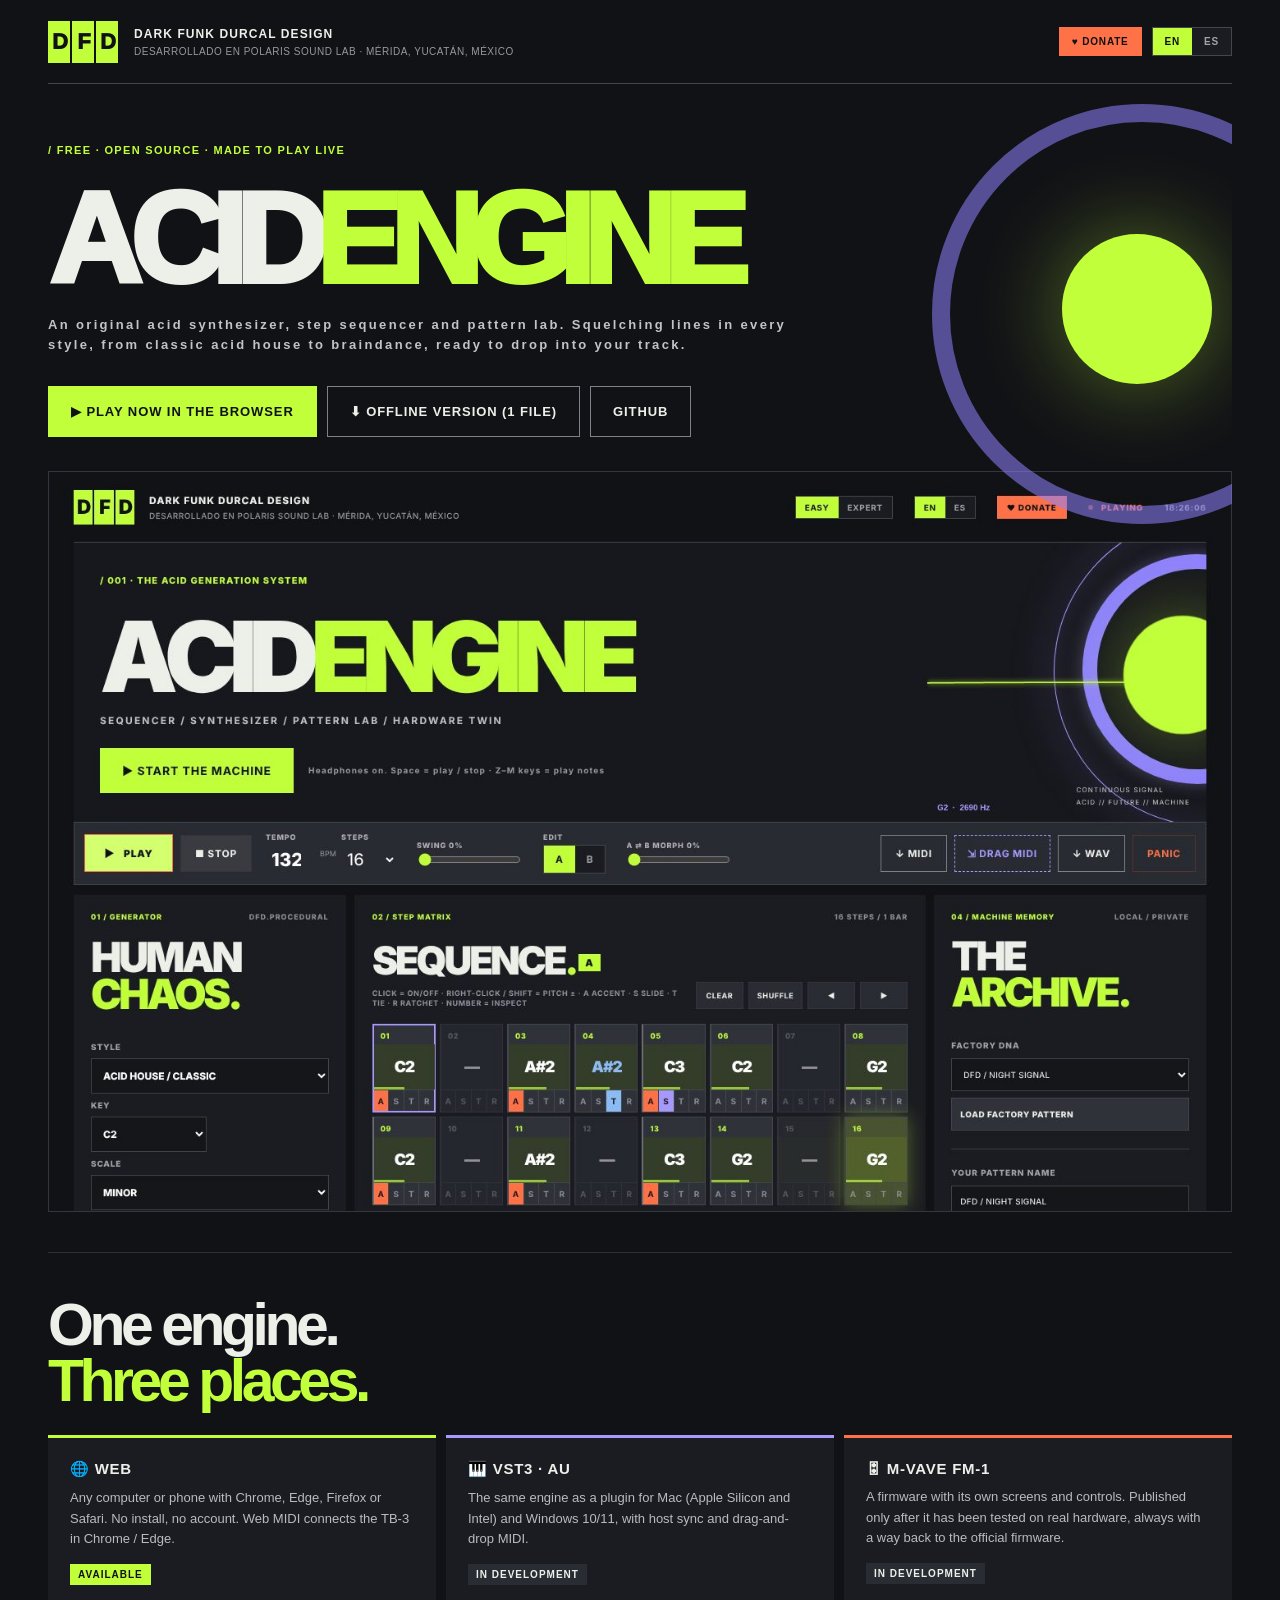
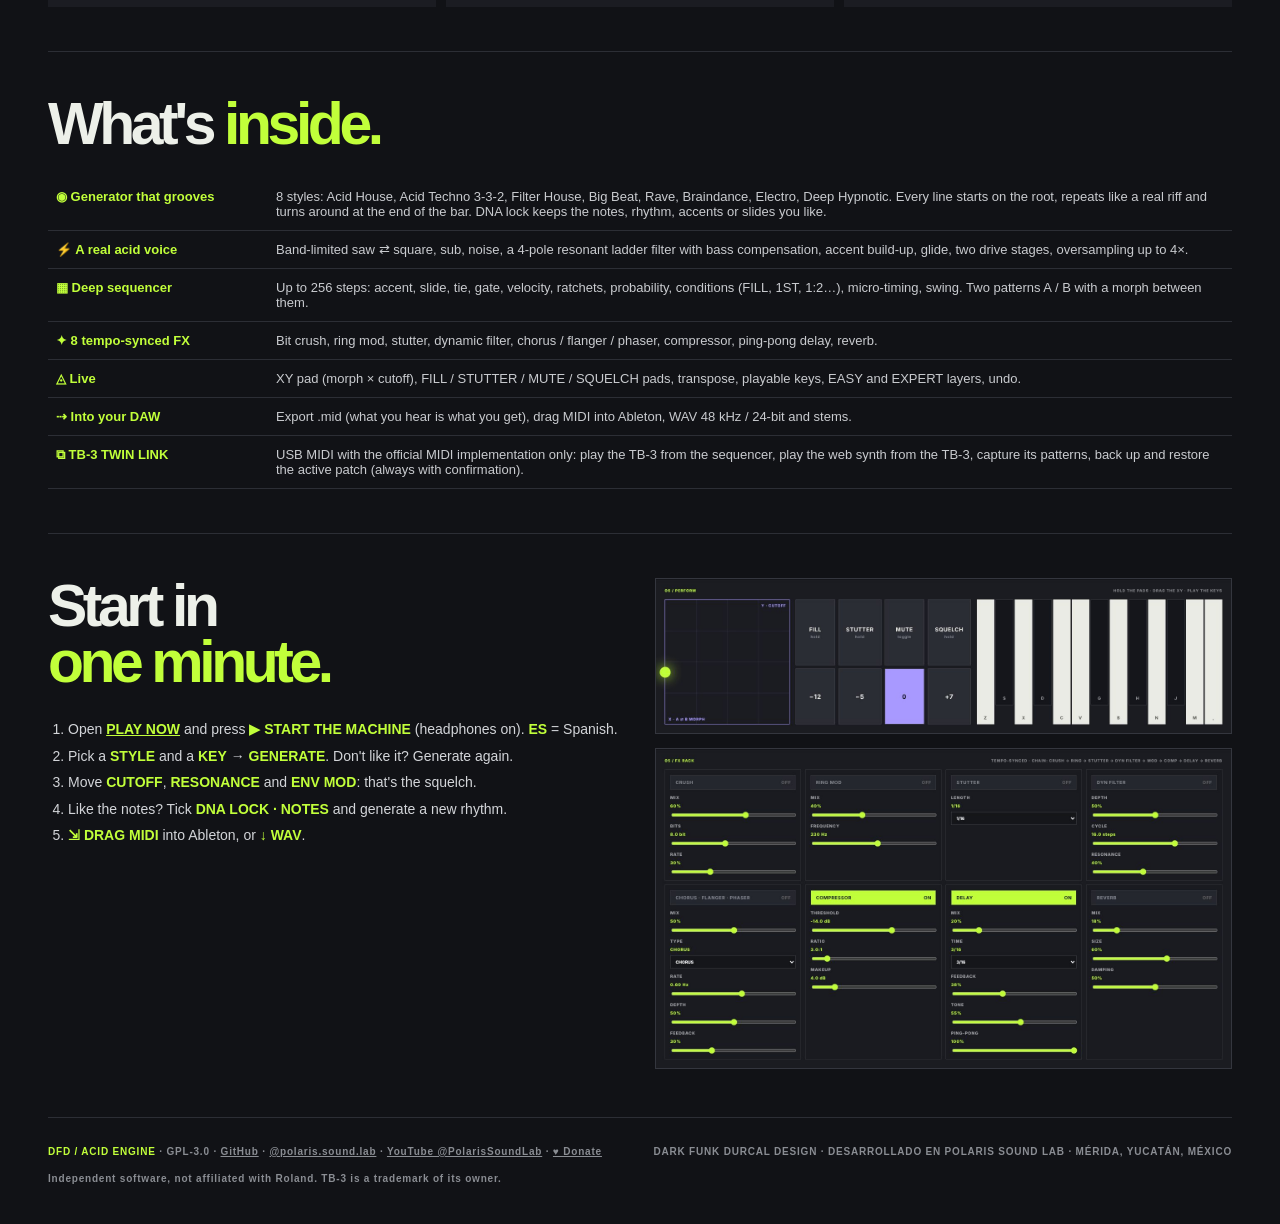
==== index.html @ 6c922f08 "DFD ACID ENGINE 1.0.0 web: shared C++ engine in WebAssembly, musical generator, FX rack, perform, TB" ====
<!doctype html><html lang="en"><head><meta charset="utf-8"><meta name="viewport" content="width=device-width,initial-scale=1"><meta name="theme-color" content="#111216">
<title>DFD / ACID ENGINE · Free acid synth, sequencer and pattern lab</title>
<meta name="description" content="Free, open source acid synthesizer and sequencer: in the browser, as a VST3 / AU plugin, and for the M-VAVE FM-1. Dark Funk Durcal Design · Polaris Sound Lab, Mérida.">
<link rel="icon" href="data:image/svg+xml,%3Csvg xmlns='http://www.w3.org/2000/svg' viewBox='0 0 32 32'%3E%3Crect width='32' height='32' fill='%23111216'/%3E%3Crect x='3' y='9' width='26' height='14' fill='%23c1ff3a'/%3E%3Ctext x='16' y='20' font-family='Helvetica' font-weight='900' font-size='10' text-anchor='middle' fill='%23111216'%3EDFD%3C/text%3E%3C/svg%3E">
<style>
:root{--ink:#111216;--carbon:#1b1c22;--line:#34363e;--copy:#edf0e9;--muted:#96999c;--acid:#c1ff3a;--orange:#ff7147;--violet:#a799ff;--blue:#8cbcf5;--helv:'Helvetica Neue',Helvetica,Arial,sans-serif}
*{box-sizing:border-box}body{margin:0;background:var(--ink);color:var(--copy);font-family:var(--helv);-webkit-font-smoothing:antialiased}a{color:inherit}
.site{max-width:1240px;margin:auto;padding:0 28px}
.mast{display:flex;justify-content:space-between;align-items:center;gap:16px;min-height:84px;border-bottom:1px solid #43444c;flex-wrap:wrap}
.identity{display:flex;align-items:center;gap:14px}.mark{display:grid;grid-template-columns:repeat(3,1fr);width:72px;font-weight:950;font-size:22px;letter-spacing:-.09em}.mark span{background:var(--acid);color:var(--ink);padding:8px 4px;text-align:center;border-right:2px solid var(--ink)}
.id{font-size:12px;font-weight:850;letter-spacing:.09em}.id small{display:block;margin-top:5px;font-weight:500;font-size:10px;color:var(--muted);letter-spacing:.05em}
.right{display:flex;gap:10px;align-items:center}.seg{display:inline-flex;border:1px solid #44464c}.seg button{border:0;background:#1b1c22;color:#a2a3aa;padding:8px 12px;font:800 10px var(--helv);letter-spacing:.08em;cursor:pointer}.seg button.on{background:var(--acid);color:var(--ink)}
.donate{background:var(--orange);color:var(--ink);text-decoration:none;padding:9px 13px;font-weight:850;font-size:10px;letter-spacing:.08em}
.hero{padding:56px 0 40px;border-bottom:1px solid #2c2e35;position:relative;overflow:hidden}
.eyebrow{color:var(--acid);font-size:11px;font-weight:800;letter-spacing:.12em}
h1{font-size:clamp(58px,10vw,150px);letter-spacing:-.09em;font-weight:920;line-height:.88;margin:26px 0 18px}h1 span{color:var(--acid)}
.tag{font-size:13px;letter-spacing:.18em;font-weight:720;color:#c2c3c7;max-width:760px;line-height:1.6}
.ctas{display:flex;flex-wrap:wrap;gap:10px;margin-top:30px}.btn{display:inline-block;text-decoration:none;padding:17px 22px;font-weight:850;font-size:13px;letter-spacing:.07em;border:1px solid #7d8289}
.btn.main{background:var(--acid);color:var(--ink);border-color:var(--acid)}.btn:hover{border-color:var(--acid);color:var(--acid)}.btn.main:hover{color:var(--ink);background:#d4ff6e}
.orb{position:absolute;right:-120px;top:20px;width:420px;height:420px;border-radius:50%;border:18px solid #8f82fe;opacity:.55;pointer-events:none}.orb2{position:absolute;right:20px;top:150px;width:150px;height:150px;border-radius:50%;background:var(--acid);box-shadow:0 0 90px #c1ff3a66;pointer-events:none}
.shot{display:block;width:100%;border:1px solid #34363e;margin:34px 0 0}
section{padding:44px 0;border-bottom:1px solid #2c2e35}h2{font-size:clamp(34px,4.6vw,62px);letter-spacing:-.075em;font-weight:900;line-height:.95;margin:0 0 26px}h2 em{font-style:normal;color:var(--acid)}
.grid{display:grid;grid-template-columns:repeat(3,minmax(0,1fr));gap:10px}.card{background:var(--carbon);padding:22px;border-top:3px solid var(--acid)}.card.v{border-color:var(--violet)}.card.o{border-color:var(--orange)}
.card h3{margin:0 0 10px;font-size:15px;letter-spacing:.05em}.card p{margin:0;color:#b9bbc0;font-size:13px;line-height:1.6}.status{display:inline-block;margin-top:14px;font-size:10px;font-weight:850;letter-spacing:.1em;padding:5px 8px;background:#2a2c33}.status.ok{background:var(--acid);color:var(--ink)}
ol{margin:0;padding-left:20px;line-height:1.9;color:#d3d5d9;font-size:14px}ol b{color:var(--acid)}
.two{display:grid;grid-template-columns:1fr 1fr;gap:30px;align-items:start}.two img{width:100%;border:1px solid #34363e}
table{width:100%;border-collapse:collapse;font-size:13px}td{padding:11px 8px;border-bottom:1px solid #2c2e35;vertical-align:top;color:#c9cbcf}td:first-child{color:var(--acid);font-weight:800;white-space:nowrap;width:220px}
footer{display:flex;justify-content:space-between;gap:16px;flex-wrap:wrap;padding:28px 0 40px;font-size:10px;font-weight:760;letter-spacing:.08em;color:#8a8d93}footer b{color:var(--acid)}
@media(max-width:860px){.grid,.two{grid-template-columns:1fr}.orb,.orb2{display:none}td:first-child{width:auto;white-space:normal}}
</style></head><body><div class="site">
<header class="mast"><div class="identity"><div class="mark"><span>D</span><span>F</span><span>D</span></div><div class="id">DARK FUNK DURCAL DESIGN<small>DESARROLLADO EN POLARIS SOUND LAB · MÉRIDA, YUCATÁN, MÉXICO</small></div></div>
<div class="right"><a class="donate" href="https://www.paypal.com/donate/?business=drophlex%40gmail.com&amp;currency_code=MXN" target="_blank" rel="noopener" data-en="♥ DONATE" data-es="♥ DONAR">♥ DONATE</a><div class="seg"><button id="en" class="on">EN</button><button id="es">ES</button></div></div></header>

<div class="hero"><div class="orb"></div><div class="orb2"></div>
<span class="eyebrow" data-en="/ FREE · OPEN SOURCE · MADE TO PLAY LIVE" data-es="/ GRATIS · CÓDIGO ABIERTO · HECHO PARA TOCAR EN VIVO">/ FREE · OPEN SOURCE · MADE TO PLAY LIVE</span>
<h1>ACID<span>ENGINE</span></h1>
<p class="tag" data-en="An original acid synthesizer, step sequencer and pattern lab. Squelching lines in every style, from classic acid house to braindance, ready to drop into your track." data-es="Un sintetizador acid original, secuenciador por pasos y laboratorio de patrones. Líneas ácidas en todos los estilos, del acid house clásico al braindance, listas para tu track.">An original acid synthesizer, step sequencer and pattern lab. Squelching lines in every style, from classic acid house to braindance, ready to drop into your track.</p>
<div class="ctas"><a class="btn main" href="web/" data-en="▶ PLAY NOW IN THE BROWSER" data-es="▶ TOCAR AHORA EN EL NAVEGADOR">▶ PLAY NOW IN THE BROWSER</a><a class="btn" href="DFD_ACID_ENGINE_OFFLINE.html" download data-en="⬇ OFFLINE VERSION (1 FILE)" data-es="⬇ VERSIÓN SIN INTERNET (1 ARCHIVO)">⬇ OFFLINE VERSION (1 FILE)</a><a class="btn" href="https://github.com/drophlex/DFD-ACID-ENGINE">GITHUB</a></div>
<a href="web/"><img class="shot" src="docs/images/w_web_easy.jpg" alt="DFD ACID ENGINE in the browser"></a></div>

<section><h2 data-en="One engine.<br><em>Three places.</em>" data-es="Un motor.<br><em>Tres lugares.</em>">One engine.<br><em>Three places.</em></h2>
<div class="grid">
<div class="card"><h3 data-en="🌐 WEB" data-es="🌐 WEB">🌐 WEB</h3><p data-en="Any computer or phone with Chrome, Edge, Firefox or Safari. No install, no account. Web MIDI connects the TB-3 in Chrome / Edge." data-es="Cualquier computadora o teléfono con Chrome, Edge, Firefox o Safari. Sin instalar, sin cuenta. Web MIDI conecta la TB-3 en Chrome / Edge.">Any computer or phone with Chrome, Edge, Firefox or Safari. No install, no account. Web MIDI connects the TB-3 in Chrome / Edge.</p><span class="status ok" data-en="AVAILABLE" data-es="DISPONIBLE">AVAILABLE</span></div>
<div class="card v"><h3>🎹 VST3 · AU</h3><p data-en="The same engine as a plugin for Mac (Apple Silicon and Intel) and Windows 10/11, with host sync and drag-and-drop MIDI." data-es="El mismo motor como plugin para Mac (Apple Silicon e Intel) y Windows 10/11, con sincronía al DAW y MIDI de arrastrar y soltar.">The same engine as a plugin for Mac (Apple Silicon and Intel) and Windows 10/11, with host sync and drag-and-drop MIDI.</p><span class="status" data-en="IN DEVELOPMENT" data-es="EN DESARROLLO">IN DEVELOPMENT</span></div>
<div class="card o"><h3>🎛 M-VAVE FM-1</h3><p data-en="A firmware with its own screens and controls. Published only after it has been tested on real hardware, always with a way back to the official firmware." data-es="Un firmware con pantallas y controles propios. Se publica solo después de probarlo en hardware real, siempre con regreso al firmware oficial.">A firmware with its own screens and controls. Published only after it has been tested on real hardware, always with a way back to the official firmware.</p><span class="status" data-en="IN DEVELOPMENT" data-es="EN DESARROLLO">IN DEVELOPMENT</span></div>
</div></section>

<section><h2 data-en="What's <em>inside.</em>" data-es="Qué hay <em>adentro.</em>">What's <em>inside.</em></h2><table>
<tr><td data-en="◉ Generator that grooves" data-es="◉ Generador con groove">◉ Generator that grooves</td><td data-en="8 styles: Acid House, Acid Techno 3-3-2, Filter House, Big Beat, Rave, Braindance, Electro, Deep Hypnotic. Every line starts on the root, repeats like a real riff and turns around at the end of the bar. DNA lock keeps the notes, rhythm, accents or slides you like." data-es="8 estilos: Acid House, Acid Techno 3-3-2, Filter House, Big Beat, Rave, Braindance, Electro, Deep Hypnotic. Cada línea empieza en la tónica, se repite como un riff real y da la vuelta al final del compás. El bloqueo de ADN conserva las notas, el ritmo, los acentos o los slides que te gustan.">8 styles: Acid House, Acid Techno 3-3-2, Filter House, Big Beat, Rave, Braindance, Electro, Deep Hypnotic. Every line starts on the root, repeats like a real riff and turns around at the end of the bar. DNA lock keeps the notes, rhythm, accents or slides you like.</td></tr>
<tr><td data-en="⚡ A real acid voice" data-es="⚡ Una voz acid de verdad">⚡ A real acid voice</td><td data-en="Band-limited saw ⇄ square, sub, noise, a 4-pole resonant ladder filter with bass compensation, accent build-up, glide, two drive stages, oversampling up to 4×." data-es="Sierra ⇄ cuadrada sin aliasing, sub, ruido, un filtro ladder resonante de 4 polos con compensación de graves, acentos que se acumulan, glide, dos etapas de distorsión y sobremuestreo hasta 4×.">Band-limited saw ⇄ square, sub, noise, a 4-pole resonant ladder filter with bass compensation, accent build-up, glide, two drive stages, oversampling up to 4×.</td></tr>
<tr><td data-en="▦ Deep sequencer" data-es="▦ Secuenciador profundo">▦ Deep sequencer</td><td data-en="Up to 256 steps: accent, slide, tie, gate, velocity, ratchets, probability, conditions (FILL, 1ST, 1:2…), micro-timing, swing. Two patterns A / B with a morph between them." data-es="Hasta 256 pasos: acento, slide, ligadura, gate, velocidad, ratchets, probabilidad, condiciones (FILL, 1ST, 1:2…), micro-timing, swing. Dos patrones A / B con morph entre ellos.">Up to 256 steps: accent, slide, tie, gate, velocity, ratchets, probability, conditions (FILL, 1ST, 1:2…), micro-timing, swing. Two patterns A / B with a morph between them.</td></tr>
<tr><td data-en="✦ 8 tempo-synced FX" data-es="✦ 8 efectos sincronizados">✦ 8 tempo-synced FX</td><td data-en="Bit crush, ring mod, stutter, dynamic filter, chorus / flanger / phaser, compressor, ping-pong delay, reverb." data-es="Bit crush, ring mod, stutter, filtro dinámico, chorus / flanger / phaser, compresor, delay ping-pong, reverb.">Bit crush, ring mod, stutter, dynamic filter, chorus / flanger / phaser, compressor, ping-pong delay, reverb.</td></tr>
<tr><td data-en="◬ Live" data-es="◬ En vivo">◬ Live</td><td data-en="XY pad (morph × cutoff), FILL / STUTTER / MUTE / SQUELCH pads, transpose, playable keys, EASY and EXPERT layers, undo." data-es="Pad XY (morph × corte), pads FILL / STUTTER / MUTE / SQUELCH, transposición, teclas para tocar, capas FÁCIL y EXPERTO, deshacer.">XY pad (morph × cutoff), FILL / STUTTER / MUTE / SQUELCH pads, transpose, playable keys, EASY and EXPERT layers, undo.</td></tr>
<tr><td data-en="⇢ Into your DAW" data-es="⇢ A tu DAW">⇢ Into your DAW</td><td data-en="Export .mid (what you hear is what you get), drag MIDI into Ableton, WAV 48 kHz / 24-bit and stems." data-es="Exporta .mid (lo que oyes es lo que obtienes), arrastra el MIDI a Ableton, WAV 48 kHz / 24 bits y stems.">Export .mid (what you hear is what you get), drag MIDI into Ableton, WAV 48 kHz / 24-bit and stems.</td></tr>
<tr><td>⧉ TB-3 TWIN LINK</td><td data-en="USB MIDI with the official MIDI implementation only: play the TB-3 from the sequencer, play the web synth from the TB-3, capture its patterns, back up and restore the active patch (always with confirmation)." data-es="USB MIDI solo con la implementación MIDI oficial: toca la TB-3 desde el secuenciador, toca el sinte web desde la TB-3, captura sus patrones, respalda y restaura el patch activo (siempre con confirmación).">USB MIDI with the official MIDI implementation only: play the TB-3 from the sequencer, play the web synth from the TB-3, capture its patterns, back up and restore the active patch (always with confirmation).</td></tr>
</table></section>

<section><div class="two"><div><h2 data-en="Start in<br><em>one minute.</em>" data-es="Empieza en<br><em>un minuto.</em>">Start in<br><em>one minute.</em></h2>
<ol data-en="<li>Open <b><a href='web/'>PLAY NOW</a></b> and press <b>▶ START THE MACHINE</b> (headphones on). <b>ES</b> = Spanish.</li><li>Pick a <b>STYLE</b> and a <b>KEY</b> → <b>GENERATE</b>. Don't like it? Generate again.</li><li>Move <b>CUTOFF</b>, <b>RESONANCE</b> and <b>ENV MOD</b>: that's the squelch.</li><li>Like the notes? Tick <b>DNA LOCK · NOTES</b> and generate a new rhythm.</li><li><b>⇲ DRAG MIDI</b> into Ableton, or <b>↓ WAV</b>.</li></ol>" data-es="<li>Abre <b><a href='web/'>TOCAR AHORA</a></b> y presiona <b>▶ ENCENDER LA MÁQUINA</b> (con audífonos). <b>ES</b> = español.</li><li>Elige un <b>ESTILO</b> y un <b>TONO</b> → <b>GENERAR</b>. ¿No te gusta? Genera otra vez.</li><li>Mueve <b>CORTE</b>, <b>RESONANCIA</b> y <b>ENV MOD</b>: ese es el squelch.</li><li>¿Te gustan las notas? Marca <b>BLOQUEO DE ADN · NOTAS</b> y genera un ritmo nuevo.</li><li><b>⇲ ARRASTRA MIDI</b> a Ableton, o <b>↓ WAV</b>.</li></ol>"><li>Open <b><a href="web/">PLAY NOW</a></b> and press <b>▶ START THE MACHINE</b> (headphones on). <b>ES</b> = Spanish.</li><li>Pick a <b>STYLE</b> and a <b>KEY</b> → <b>GENERATE</b>. Don't like it? Generate again.</li><li>Move <b>CUTOFF</b>, <b>RESONANCE</b> and <b>ENV MOD</b>: that's the squelch.</li><li>Like the notes? Tick <b>DNA LOCK · NOTES</b> and generate a new rhythm.</li><li><b>⇲ DRAG MIDI</b> into Ableton, or <b>↓ WAV</b>.</li></ol></div>
<div><img src="docs/images/w_web_perform.jpg" alt="Perform"><img src="docs/images/w_web_fx.jpg" alt="FX rack" style="margin-top:10px"></div></div></section>

<footer><div><b>DFD / ACID ENGINE</b> · GPL-3.0 · <a href="https://github.com/drophlex/DFD-ACID-ENGINE">GitHub</a> · <a href="https://www.instagram.com/polaris.sound.lab/">@polaris.sound.lab</a> · <a href="https://www.youtube.com/@PolarisSoundLab">YouTube @PolarisSoundLab</a> · <a href="https://www.paypal.com/donate/?business=drophlex%40gmail.com&amp;currency_code=MXN" data-en="♥ Donate" data-es="♥ Donar">♥ Donate</a></div>
<div>DARK FUNK DURCAL DESIGN · DESARROLLADO EN POLARIS SOUND LAB · MÉRIDA, YUCATÁN, MÉXICO</div>
<div data-en="Independent software, not affiliated with Roland. TB-3 is a trademark of its owner." data-es="Software independiente, sin afiliación con Roland. TB-3 es marca de su dueño.">Independent software, not affiliated with Roland. TB-3 is a trademark of its owner.</div></footer></div>
<script>
function L(l){document.documentElement.lang=l;document.querySelectorAll('[data-en]').forEach(e=>e.innerHTML=e.dataset[l]||e.dataset.en);document.getElementById('en').classList.toggle('on',l==='en');document.getElementById('es').classList.toggle('on',l==='es');try{localStorage.setItem('dfd-acid-lang',l)}catch(e){}}
document.getElementById('en').onclick=()=>L('en');document.getElementById('es').onclick=()=>L('es');
try{if(localStorage.getItem('dfd-acid-lang')==='es')L('es')}catch(e){}
</script></body></html>
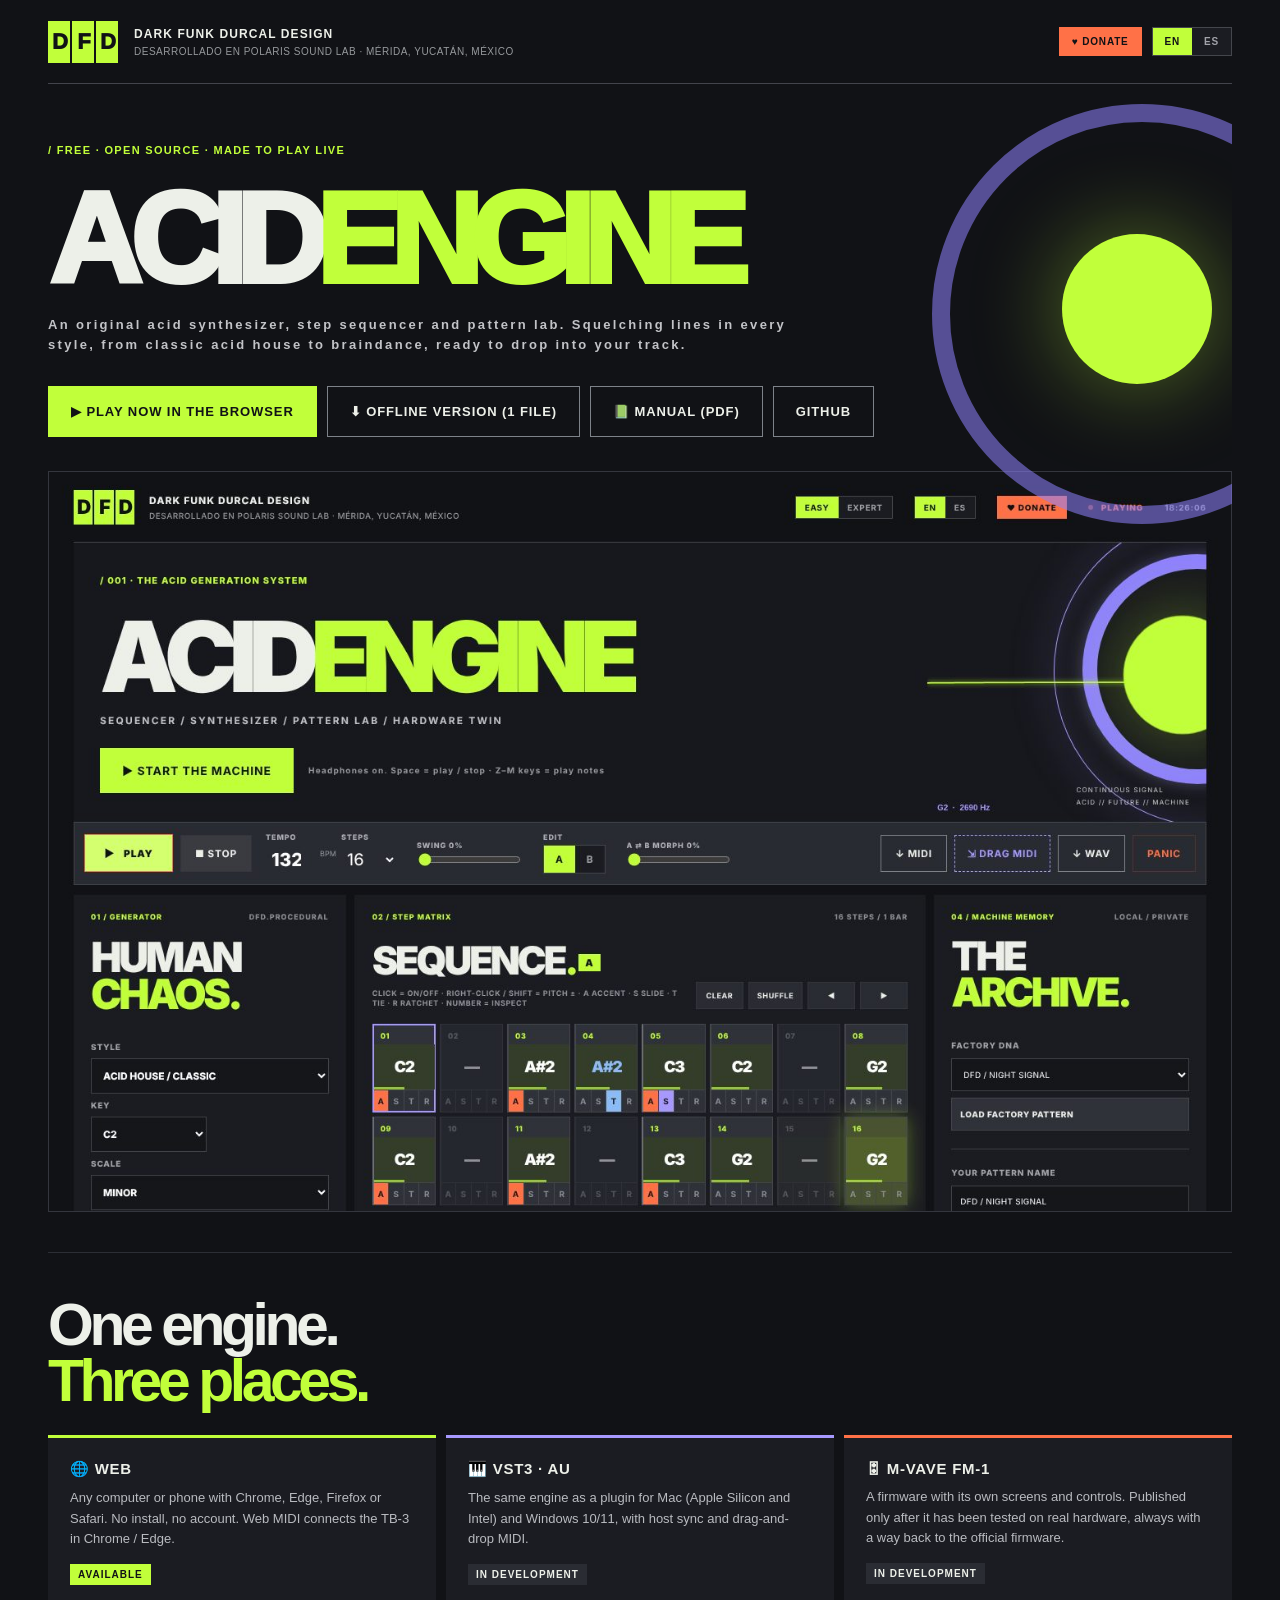
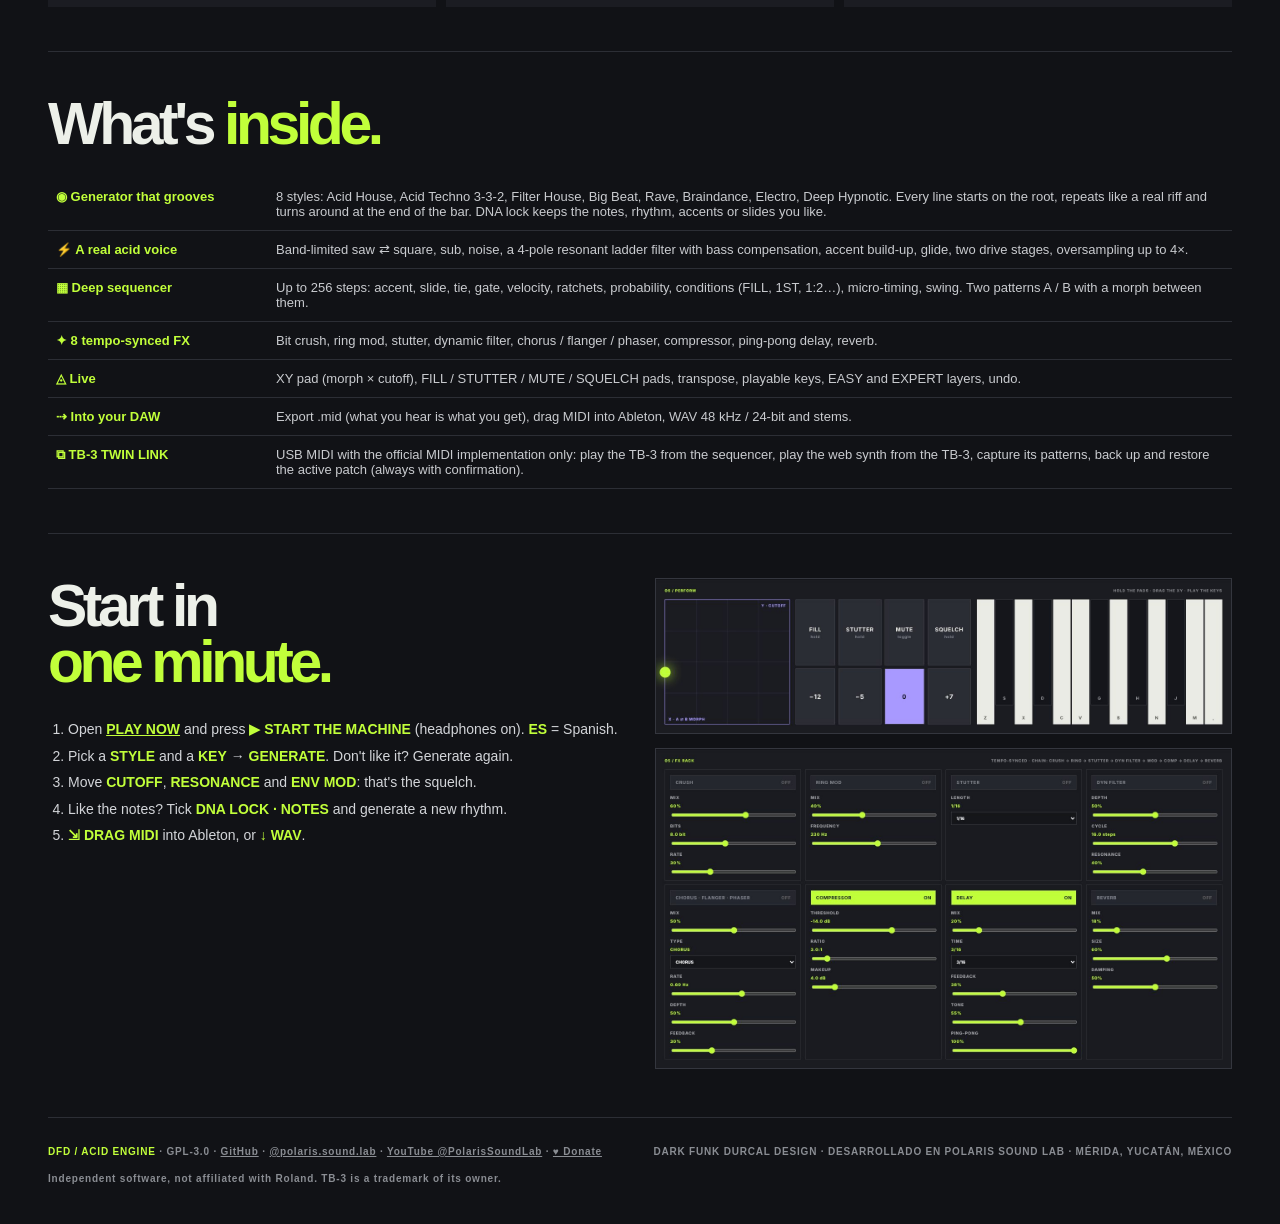
==== commit bcfcc4d1: "Web manual (PDF, EN / ES / both), TB-3 panel translations and contrast, manual links Co-Authored-By:" ====
--- a/index.html
+++ b/index.html
@@ -35,7 +35,7 @@
 <span class="eyebrow" data-en="/ FREE · OPEN SOURCE · MADE TO PLAY LIVE" data-es="/ GRATIS · CÓDIGO ABIERTO · HECHO PARA TOCAR EN VIVO">/ FREE · OPEN SOURCE · MADE TO PLAY LIVE</span>
 <h1>ACID<span>ENGINE</span></h1>
 <p class="tag" data-en="An original acid synthesizer, step sequencer and pattern lab. Squelching lines in every style, from classic acid house to braindance, ready to drop into your track." data-es="Un sintetizador acid original, secuenciador por pasos y laboratorio de patrones. Líneas ácidas en todos los estilos, del acid house clásico al braindance, listas para tu track.">An original acid synthesizer, step sequencer and pattern lab. Squelching lines in every style, from classic acid house to braindance, ready to drop into your track.</p>
-<div class="ctas"><a class="btn main" href="web/" data-en="▶ PLAY NOW IN THE BROWSER" data-es="▶ TOCAR AHORA EN EL NAVEGADOR">▶ PLAY NOW IN THE BROWSER</a><a class="btn" href="DFD_ACID_ENGINE_OFFLINE.html" download data-en="⬇ OFFLINE VERSION (1 FILE)" data-es="⬇ VERSIÓN SIN INTERNET (1 ARCHIVO)">⬇ OFFLINE VERSION (1 FILE)</a><a class="btn" href="https://github.com/drophlex/DFD-ACID-ENGINE">GITHUB</a></div>
+<div class="ctas"><a class="btn main" href="web/" data-en="▶ PLAY NOW IN THE BROWSER" data-es="▶ TOCAR AHORA EN EL NAVEGADOR">▶ PLAY NOW IN THE BROWSER</a><a class="btn" href="DFD_ACID_ENGINE_OFFLINE.html" download data-en="⬇ OFFLINE VERSION (1 FILE)" data-es="⬇ VERSIÓN SIN INTERNET (1 ARCHIVO)">⬇ OFFLINE VERSION (1 FILE)</a><a class="btn" href="manual/DFD-ACID-ENGINE-Web-Manual-EN.pdf" data-en="📗 MANUAL (PDF)" data-es="📕 MANUAL (PDF)" id="manBtn">📗 MANUAL (PDF)</a><a class="btn" href="https://github.com/drophlex/DFD-ACID-ENGINE">GITHUB</a></div>
 <a href="web/"><img class="shot" src="docs/images/w_web_easy.jpg" alt="DFD ACID ENGINE in the browser"></a></div>
 
 <section><h2 data-en="One engine.<br><em>Three places.</em>" data-es="Un motor.<br><em>Tres lugares.</em>">One engine.<br><em>Three places.</em></h2>
@@ -63,7 +63,7 @@
 <div>DARK FUNK DURCAL DESIGN · DESARROLLADO EN POLARIS SOUND LAB · MÉRIDA, YUCATÁN, MÉXICO</div>
 <div data-en="Independent software, not affiliated with Roland. TB-3 is a trademark of its owner." data-es="Software independiente, sin afiliación con Roland. TB-3 es marca de su dueño.">Independent software, not affiliated with Roland. TB-3 is a trademark of its owner.</div></footer></div>
 <script>
-function L(l){document.documentElement.lang=l;document.querySelectorAll('[data-en]').forEach(e=>e.innerHTML=e.dataset[l]||e.dataset.en);document.getElementById('en').classList.toggle('on',l==='en');document.getElementById('es').classList.toggle('on',l==='es');try{localStorage.setItem('dfd-acid-lang',l)}catch(e){}}
+function L(l){document.getElementById('manBtn').href='manual/DFD-ACID-ENGINE-Web-Manual-'+(l==='es'?'ES':'EN')+'.pdf';document.documentElement.lang=l;document.querySelectorAll('[data-en]').forEach(e=>e.innerHTML=e.dataset[l]||e.dataset.en);document.getElementById('en').classList.toggle('on',l==='en');document.getElementById('es').classList.toggle('on',l==='es');try{localStorage.setItem('dfd-acid-lang',l)}catch(e){}}
 document.getElementById('en').onclick=()=>L('en');document.getElementById('es').onclick=()=>L('es');
 try{if(localStorage.getItem('dfd-acid-lang')==='es')L('es')}catch(e){}
 </script></body></html>
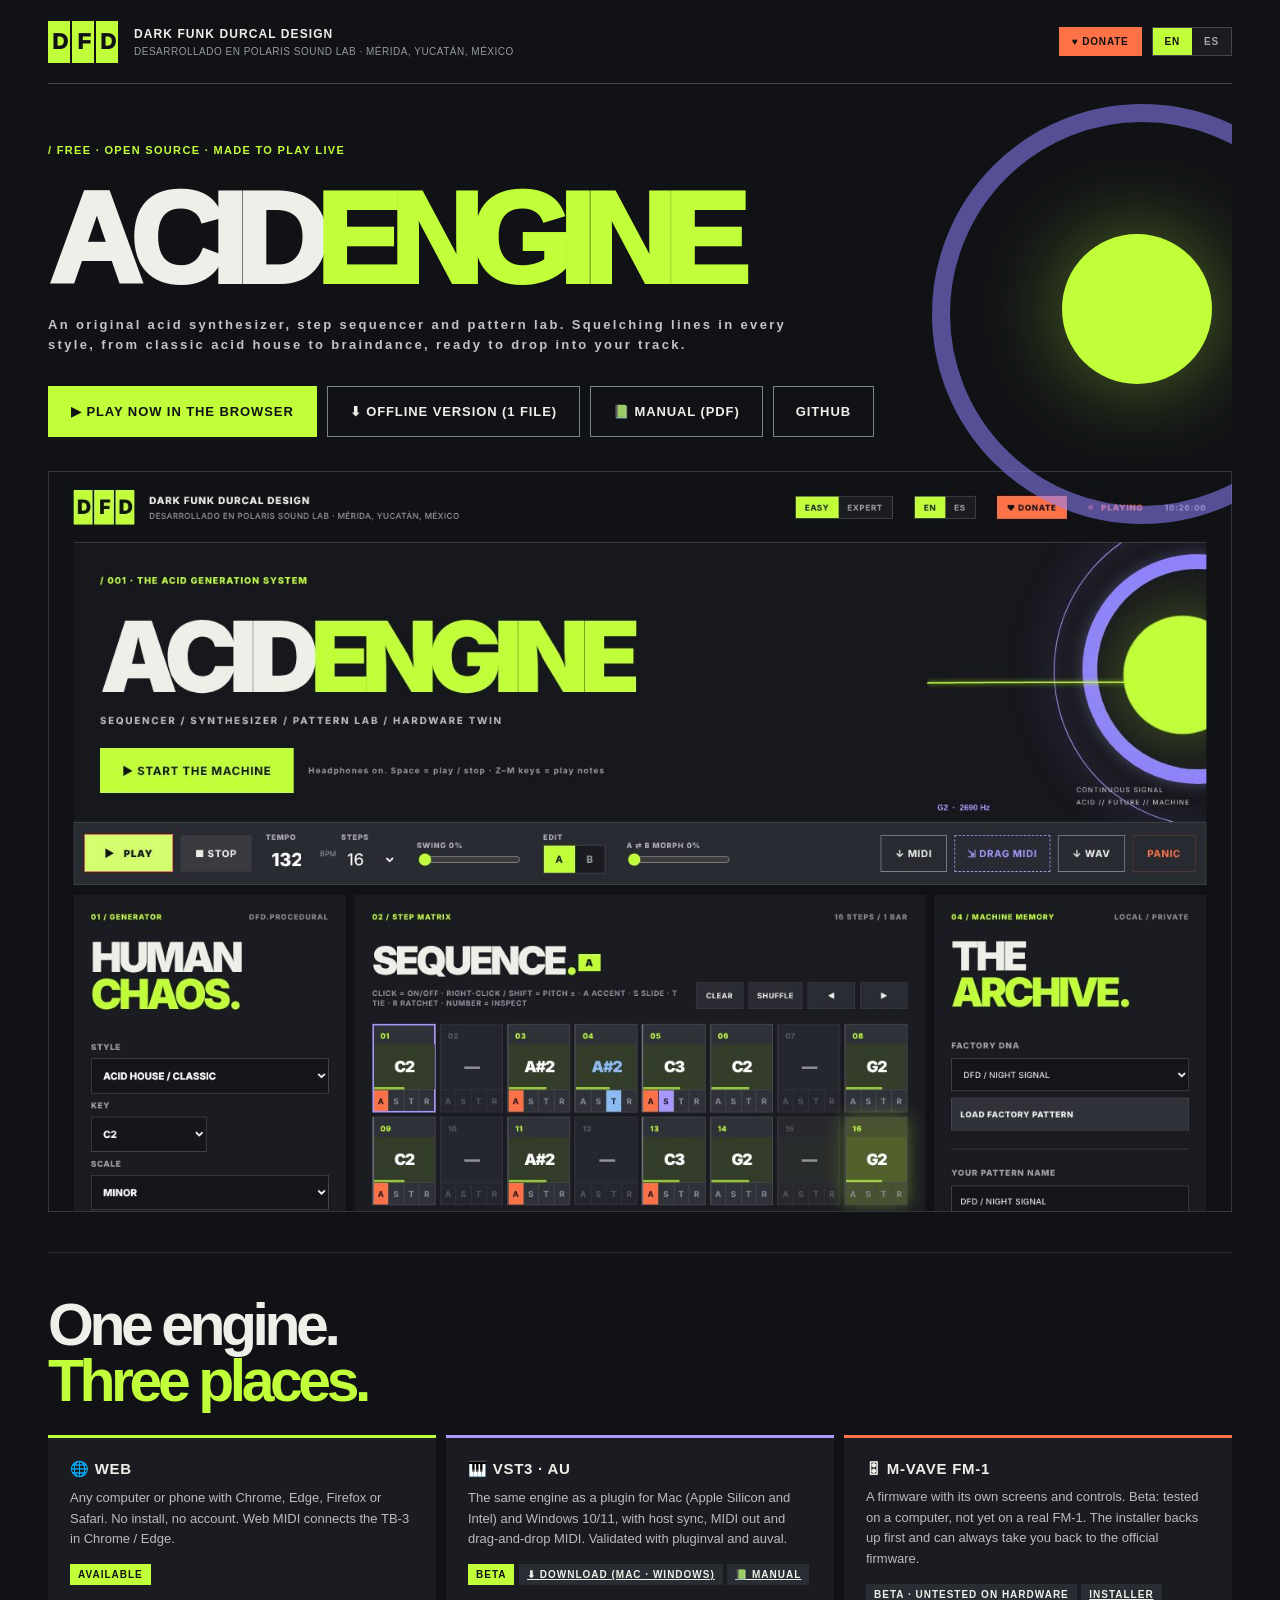
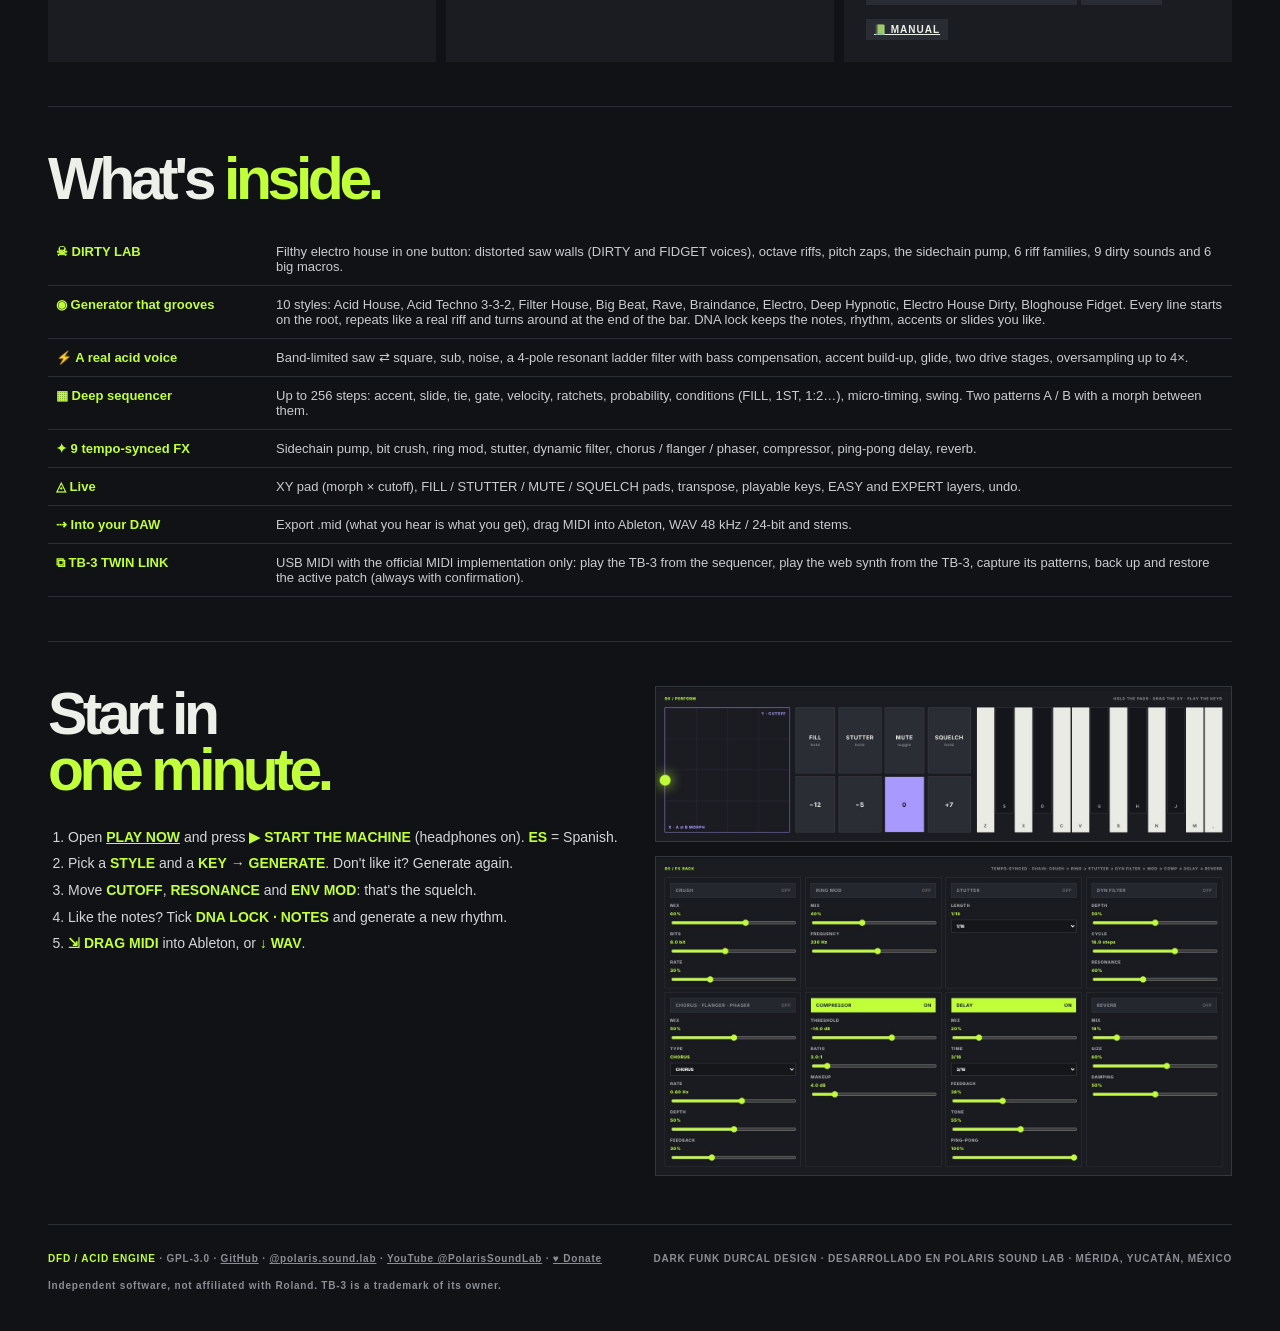
==== commit c9f301bb: "1.1: manuals for the web, the plug-in and the FM-1 (EN / ES / both); FM-1 engine name for the golden" ====
--- a/index.html
+++ b/index.html
@@ -41,15 +41,16 @@
 <section><h2 data-en="One engine.<br><em>Three places.</em>" data-es="Un motor.<br><em>Tres lugares.</em>">One engine.<br><em>Three places.</em></h2>
 <div class="grid">
 <div class="card"><h3 data-en="🌐 WEB" data-es="🌐 WEB">🌐 WEB</h3><p data-en="Any computer or phone with Chrome, Edge, Firefox or Safari. No install, no account. Web MIDI connects the TB-3 in Chrome / Edge." data-es="Cualquier computadora o teléfono con Chrome, Edge, Firefox o Safari. Sin instalar, sin cuenta. Web MIDI conecta la TB-3 en Chrome / Edge.">Any computer or phone with Chrome, Edge, Firefox or Safari. No install, no account. Web MIDI connects the TB-3 in Chrome / Edge.</p><span class="status ok" data-en="AVAILABLE" data-es="DISPONIBLE">AVAILABLE</span></div>
-<div class="card v"><h3>🎹 VST3 · AU</h3><p data-en="The same engine as a plugin for Mac (Apple Silicon and Intel) and Windows 10/11, with host sync and drag-and-drop MIDI." data-es="El mismo motor como plugin para Mac (Apple Silicon e Intel) y Windows 10/11, con sincronía al DAW y MIDI de arrastrar y soltar.">The same engine as a plugin for Mac (Apple Silicon and Intel) and Windows 10/11, with host sync and drag-and-drop MIDI.</p><span class="status" data-en="IN DEVELOPMENT" data-es="EN DESARROLLO">IN DEVELOPMENT</span></div>
-<div class="card o"><h3>🎛 M-VAVE FM-1</h3><p data-en="A firmware with its own screens and controls. Published only after it has been tested on real hardware, always with a way back to the official firmware." data-es="Un firmware con pantallas y controles propios. Se publica solo después de probarlo en hardware real, siempre con regreso al firmware oficial.">A firmware with its own screens and controls. Published only after it has been tested on real hardware, always with a way back to the official firmware.</p><span class="status" data-en="IN DEVELOPMENT" data-es="EN DESARROLLO">IN DEVELOPMENT</span></div>
+<div class="card v"><h3>🎹 VST3 · AU</h3><p data-en="The same engine as a plugin for Mac (Apple Silicon and Intel) and Windows 10/11, with host sync, MIDI out and drag-and-drop MIDI. Validated with pluginval and auval." data-es="El mismo motor como plugin para Mac (Apple Silicon e Intel) y Windows 10/11, con sincronía al DAW, salida MIDI y MIDI de arrastrar y soltar. Validado con pluginval y auval.">The same engine as a plugin for Mac (Apple Silicon and Intel) and Windows 10/11, with host sync, MIDI out and drag-and-drop MIDI. Validated with pluginval and auval.</p><span class="status ok">BETA</span> <a class="status" href="https://github.com/drophlex/DFD-ACID-ENGINE/releases" data-en="⬇ DOWNLOAD (MAC · WINDOWS)" data-es="⬇ DESCARGAR (MAC · WINDOWS)">⬇ DOWNLOAD (MAC · WINDOWS)</a> <a class="status" href="manual/DFD-ACID-ENGINE-Plugin-Manual-EN.pdf" data-en="📗 MANUAL" data-es="📕 MANUAL">📗 MANUAL</a></div>
+<div class="card o"><h3>🎛 M-VAVE FM-1</h3><p data-en="A firmware with its own screens and controls. Beta: tested on a computer, not yet on a real FM-1. The installer backs up first and can always take you back to the official firmware." data-es="Un firmware con pantallas y controles propios. Beta: probado en computadora, aún no en un FM-1 real. El instalador respalda primero y siempre puede regresarte al firmware oficial.">A firmware with its own screens and controls. Beta: tested on a computer, not yet on a real FM-1. The installer backs up first and can always take you back to the official firmware.</p><span class="status" data-en="BETA · UNTESTED ON HARDWARE" data-es="BETA · SIN PROBAR EN HARDWARE">BETA · UNTESTED ON HARDWARE</span> <a class="status" href="fm1/install/" data-en="INSTALLER" data-es="INSTALADOR">INSTALLER</a> <a class="status" href="manual/DFD-ACID-ENGINE-FM1-Manual-EN.pdf">📗 MANUAL</a></div>
 </div></section>
 
 <section><h2 data-en="What's <em>inside.</em>" data-es="Qué hay <em>adentro.</em>">What's <em>inside.</em></h2><table>
-<tr><td data-en="◉ Generator that grooves" data-es="◉ Generador con groove">◉ Generator that grooves</td><td data-en="8 styles: Acid House, Acid Techno 3-3-2, Filter House, Big Beat, Rave, Braindance, Electro, Deep Hypnotic. Every line starts on the root, repeats like a real riff and turns around at the end of the bar. DNA lock keeps the notes, rhythm, accents or slides you like." data-es="8 estilos: Acid House, Acid Techno 3-3-2, Filter House, Big Beat, Rave, Braindance, Electro, Deep Hypnotic. Cada línea empieza en la tónica, se repite como un riff real y da la vuelta al final del compás. El bloqueo de ADN conserva las notas, el ritmo, los acentos o los slides que te gustan.">8 styles: Acid House, Acid Techno 3-3-2, Filter House, Big Beat, Rave, Braindance, Electro, Deep Hypnotic. Every line starts on the root, repeats like a real riff and turns around at the end of the bar. DNA lock keeps the notes, rhythm, accents or slides you like.</td></tr>
+<tr><td data-en="☠ DIRTY LAB" data-es="☠ DIRTY LAB">☠ DIRTY LAB</td><td data-en="Filthy electro house in one button: distorted saw walls (DIRTY and FIDGET voices), octave riffs, pitch zaps, the sidechain pump, 6 riff families, 9 dirty sounds and 6 big macros." data-es="Electro house sucio en un botón: muros de sierras distorsionadas (voces DIRTY y FIDGET), riffs en octavas, zaps de tono, el bombeo de sidechain, 6 familias de riffs, 9 sonidos sucios y 6 macros grandes.">Filthy electro house in one button: distorted saw walls (DIRTY and FIDGET voices), octave riffs, pitch zaps, the sidechain pump, 6 riff families, 9 dirty sounds and 6 big macros.</td></tr>
+<tr><td data-en="◉ Generator that grooves" data-es="◉ Generador con groove">◉ Generator that grooves</td><td data-en="10 styles: Acid House, Acid Techno 3-3-2, Filter House, Big Beat, Rave, Braindance, Electro, Deep Hypnotic, Electro House Dirty, Bloghouse Fidget. Every line starts on the root, repeats like a real riff and turns around at the end of the bar. DNA lock keeps the notes, rhythm, accents or slides you like." data-es="10 estilos: Acid House, Acid Techno 3-3-2, Filter House, Big Beat, Rave, Braindance, Electro, Deep Hypnotic, Electro House Dirty, Bloghouse Fidget. Cada línea empieza en la tónica, se repite como un riff real y da la vuelta al final del compás. El bloqueo de ADN conserva las notas, el ritmo, los acentos o los slides que te gustan.">10 styles: Acid House, Acid Techno 3-3-2, Filter House, Big Beat, Rave, Braindance, Electro, Deep Hypnotic, Electro House Dirty, Bloghouse Fidget. Every line starts on the root, repeats like a real riff and turns around at the end of the bar. DNA lock keeps the notes, rhythm, accents or slides you like.</td></tr>
 <tr><td data-en="⚡ A real acid voice" data-es="⚡ Una voz acid de verdad">⚡ A real acid voice</td><td data-en="Band-limited saw ⇄ square, sub, noise, a 4-pole resonant ladder filter with bass compensation, accent build-up, glide, two drive stages, oversampling up to 4×." data-es="Sierra ⇄ cuadrada sin aliasing, sub, ruido, un filtro ladder resonante de 4 polos con compensación de graves, acentos que se acumulan, glide, dos etapas de distorsión y sobremuestreo hasta 4×.">Band-limited saw ⇄ square, sub, noise, a 4-pole resonant ladder filter with bass compensation, accent build-up, glide, two drive stages, oversampling up to 4×.</td></tr>
 <tr><td data-en="▦ Deep sequencer" data-es="▦ Secuenciador profundo">▦ Deep sequencer</td><td data-en="Up to 256 steps: accent, slide, tie, gate, velocity, ratchets, probability, conditions (FILL, 1ST, 1:2…), micro-timing, swing. Two patterns A / B with a morph between them." data-es="Hasta 256 pasos: acento, slide, ligadura, gate, velocidad, ratchets, probabilidad, condiciones (FILL, 1ST, 1:2…), micro-timing, swing. Dos patrones A / B con morph entre ellos.">Up to 256 steps: accent, slide, tie, gate, velocity, ratchets, probability, conditions (FILL, 1ST, 1:2…), micro-timing, swing. Two patterns A / B with a morph between them.</td></tr>
-<tr><td data-en="✦ 8 tempo-synced FX" data-es="✦ 8 efectos sincronizados">✦ 8 tempo-synced FX</td><td data-en="Bit crush, ring mod, stutter, dynamic filter, chorus / flanger / phaser, compressor, ping-pong delay, reverb." data-es="Bit crush, ring mod, stutter, filtro dinámico, chorus / flanger / phaser, compresor, delay ping-pong, reverb.">Bit crush, ring mod, stutter, dynamic filter, chorus / flanger / phaser, compressor, ping-pong delay, reverb.</td></tr>
+<tr><td data-en="✦ 9 tempo-synced FX" data-es="✦ 9 efectos sincronizados">✦ 9 tempo-synced FX</td><td data-en="Sidechain pump, bit crush, ring mod, stutter, dynamic filter, chorus / flanger / phaser, compressor, ping-pong delay, reverb." data-es="Bombeo de sidechain, bit crush, ring mod, stutter, filtro dinámico, chorus / flanger / phaser, compresor, delay ping-pong, reverb.">Sidechain pump, bit crush, ring mod, stutter, dynamic filter, chorus / flanger / phaser, compressor, ping-pong delay, reverb.</td></tr>
 <tr><td data-en="◬ Live" data-es="◬ En vivo">◬ Live</td><td data-en="XY pad (morph × cutoff), FILL / STUTTER / MUTE / SQUELCH pads, transpose, playable keys, EASY and EXPERT layers, undo." data-es="Pad XY (morph × corte), pads FILL / STUTTER / MUTE / SQUELCH, transposición, teclas para tocar, capas FÁCIL y EXPERTO, deshacer.">XY pad (morph × cutoff), FILL / STUTTER / MUTE / SQUELCH pads, transpose, playable keys, EASY and EXPERT layers, undo.</td></tr>
 <tr><td data-en="⇢ Into your DAW" data-es="⇢ A tu DAW">⇢ Into your DAW</td><td data-en="Export .mid (what you hear is what you get), drag MIDI into Ableton, WAV 48 kHz / 24-bit and stems." data-es="Exporta .mid (lo que oyes es lo que obtienes), arrastra el MIDI a Ableton, WAV 48 kHz / 24 bits y stems.">Export .mid (what you hear is what you get), drag MIDI into Ableton, WAV 48 kHz / 24-bit and stems.</td></tr>
 <tr><td>⧉ TB-3 TWIN LINK</td><td data-en="USB MIDI with the official MIDI implementation only: play the TB-3 from the sequencer, play the web synth from the TB-3, capture its patterns, back up and restore the active patch (always with confirmation)." data-es="USB MIDI solo con la implementación MIDI oficial: toca la TB-3 desde el secuenciador, toca el sinte web desde la TB-3, captura sus patrones, respalda y restaura el patch activo (siempre con confirmación).">USB MIDI with the official MIDI implementation only: play the TB-3 from the sequencer, play the web synth from the TB-3, capture its patterns, back up and restore the active patch (always with confirmation).</td></tr>
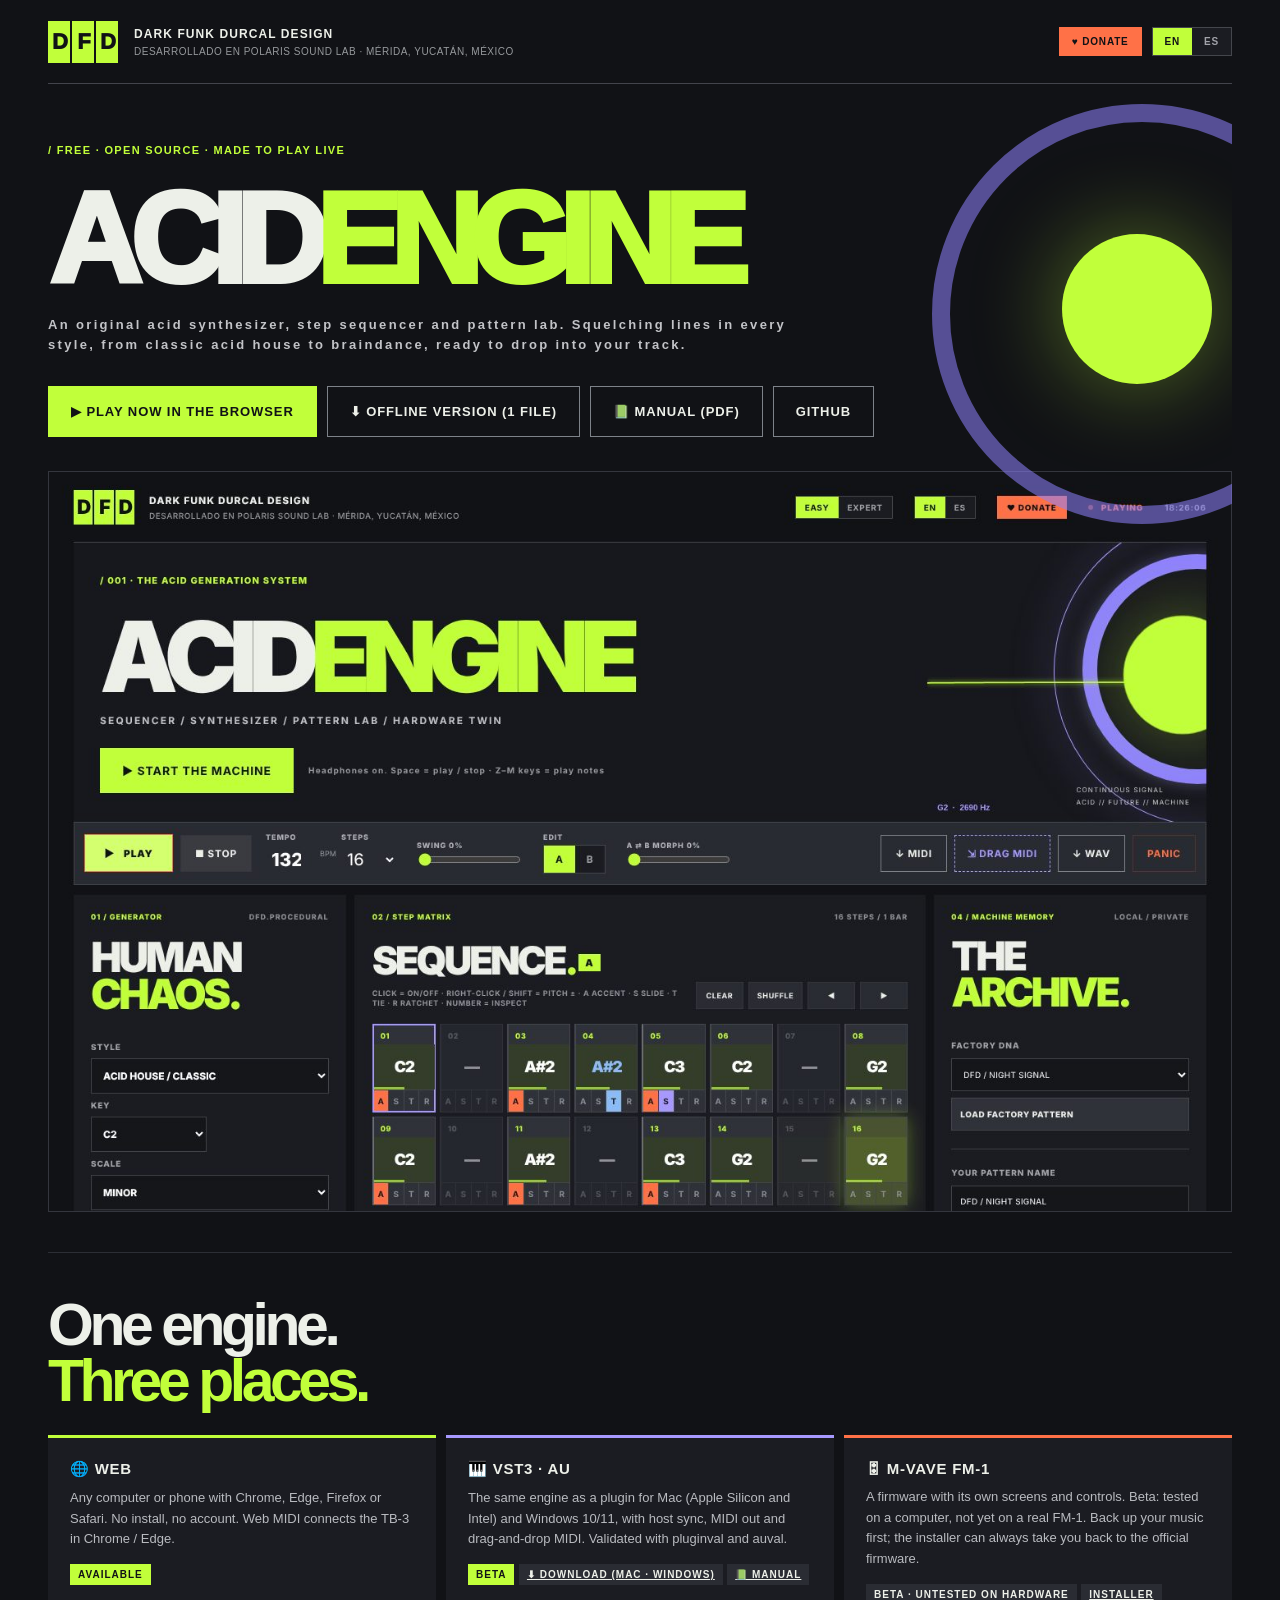
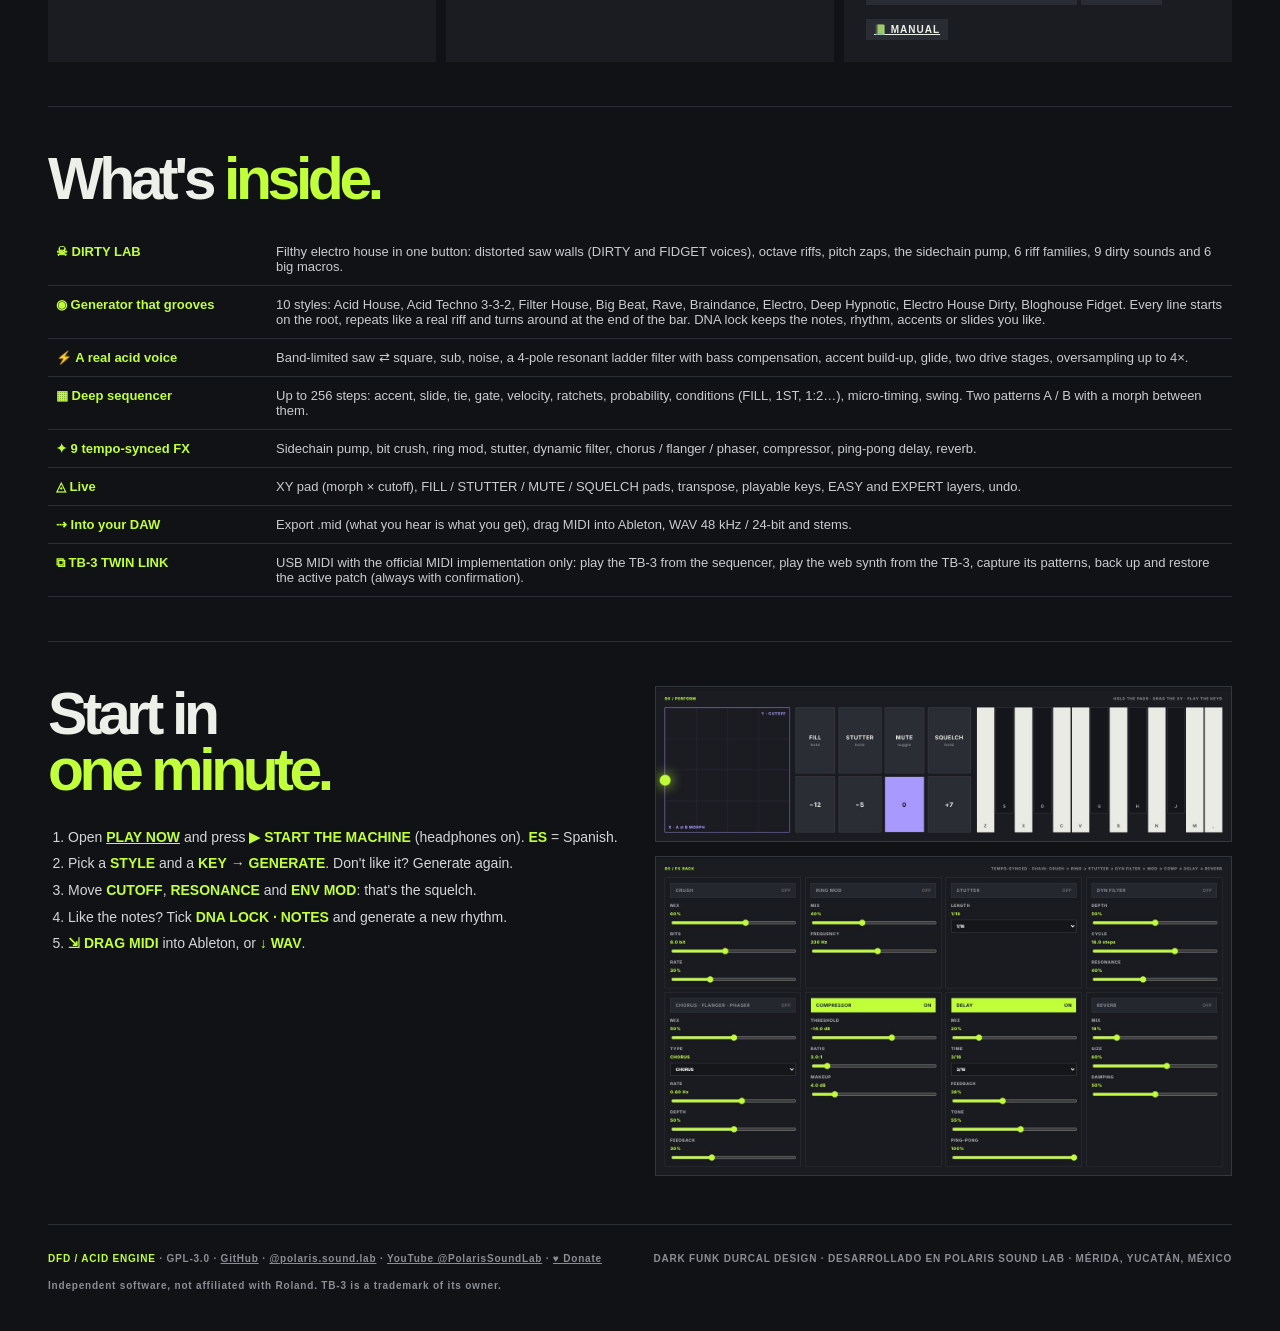
==== commit 9f7ce8db: "FM-1 docs: Install writes the firmware only; back up your music first (the backup is in Return to of" ====
--- a/index.html
+++ b/index.html
@@ -42,7 +42,7 @@
 <div class="grid">
 <div class="card"><h3 data-en="🌐 WEB" data-es="🌐 WEB">🌐 WEB</h3><p data-en="Any computer or phone with Chrome, Edge, Firefox or Safari. No install, no account. Web MIDI connects the TB-3 in Chrome / Edge." data-es="Cualquier computadora o teléfono con Chrome, Edge, Firefox o Safari. Sin instalar, sin cuenta. Web MIDI conecta la TB-3 en Chrome / Edge.">Any computer or phone with Chrome, Edge, Firefox or Safari. No install, no account. Web MIDI connects the TB-3 in Chrome / Edge.</p><span class="status ok" data-en="AVAILABLE" data-es="DISPONIBLE">AVAILABLE</span></div>
 <div class="card v"><h3>🎹 VST3 · AU</h3><p data-en="The same engine as a plugin for Mac (Apple Silicon and Intel) and Windows 10/11, with host sync, MIDI out and drag-and-drop MIDI. Validated with pluginval and auval." data-es="El mismo motor como plugin para Mac (Apple Silicon e Intel) y Windows 10/11, con sincronía al DAW, salida MIDI y MIDI de arrastrar y soltar. Validado con pluginval y auval.">The same engine as a plugin for Mac (Apple Silicon and Intel) and Windows 10/11, with host sync, MIDI out and drag-and-drop MIDI. Validated with pluginval and auval.</p><span class="status ok">BETA</span> <a class="status" href="https://github.com/drophlex/DFD-ACID-ENGINE/releases" data-en="⬇ DOWNLOAD (MAC · WINDOWS)" data-es="⬇ DESCARGAR (MAC · WINDOWS)">⬇ DOWNLOAD (MAC · WINDOWS)</a> <a class="status" href="manual/DFD-ACID-ENGINE-Plugin-Manual-EN.pdf" data-en="📗 MANUAL" data-es="📕 MANUAL">📗 MANUAL</a></div>
-<div class="card o"><h3>🎛 M-VAVE FM-1</h3><p data-en="A firmware with its own screens and controls. Beta: tested on a computer, not yet on a real FM-1. The installer backs up first and can always take you back to the official firmware." data-es="Un firmware con pantallas y controles propios. Beta: probado en computadora, aún no en un FM-1 real. El instalador respalda primero y siempre puede regresarte al firmware oficial.">A firmware with its own screens and controls. Beta: tested on a computer, not yet on a real FM-1. The installer backs up first and can always take you back to the official firmware.</p><span class="status" data-en="BETA · UNTESTED ON HARDWARE" data-es="BETA · SIN PROBAR EN HARDWARE">BETA · UNTESTED ON HARDWARE</span> <a class="status" href="fm1/install/" data-en="INSTALLER" data-es="INSTALADOR">INSTALLER</a> <a class="status" href="manual/DFD-ACID-ENGINE-FM1-Manual-EN.pdf">📗 MANUAL</a></div>
+<div class="card o"><h3>🎛 M-VAVE FM-1</h3><p data-en="A firmware with its own screens and controls. Beta: tested on a computer, not yet on a real FM-1. Back up your music first; the installer can always take you back to the official firmware." data-es="Un firmware con pantallas y controles propios. Beta: probado en computadora, aún no en un FM-1 real. Respalda tu música primero; el instalador siempre puede regresarte al firmware oficial.">A firmware with its own screens and controls. Beta: tested on a computer, not yet on a real FM-1. Back up your music first; the installer can always take you back to the official firmware.</p><span class="status" data-en="BETA · UNTESTED ON HARDWARE" data-es="BETA · SIN PROBAR EN HARDWARE">BETA · UNTESTED ON HARDWARE</span> <a class="status" href="fm1/install/" data-en="INSTALLER" data-es="INSTALADOR">INSTALLER</a> <a class="status" href="manual/DFD-ACID-ENGINE-FM1-Manual-EN.pdf">📗 MANUAL</a></div>
 </div></section>
 
 <section><h2 data-en="What's <em>inside.</em>" data-es="Qué hay <em>adentro.</em>">What's <em>inside.</em></h2><table>
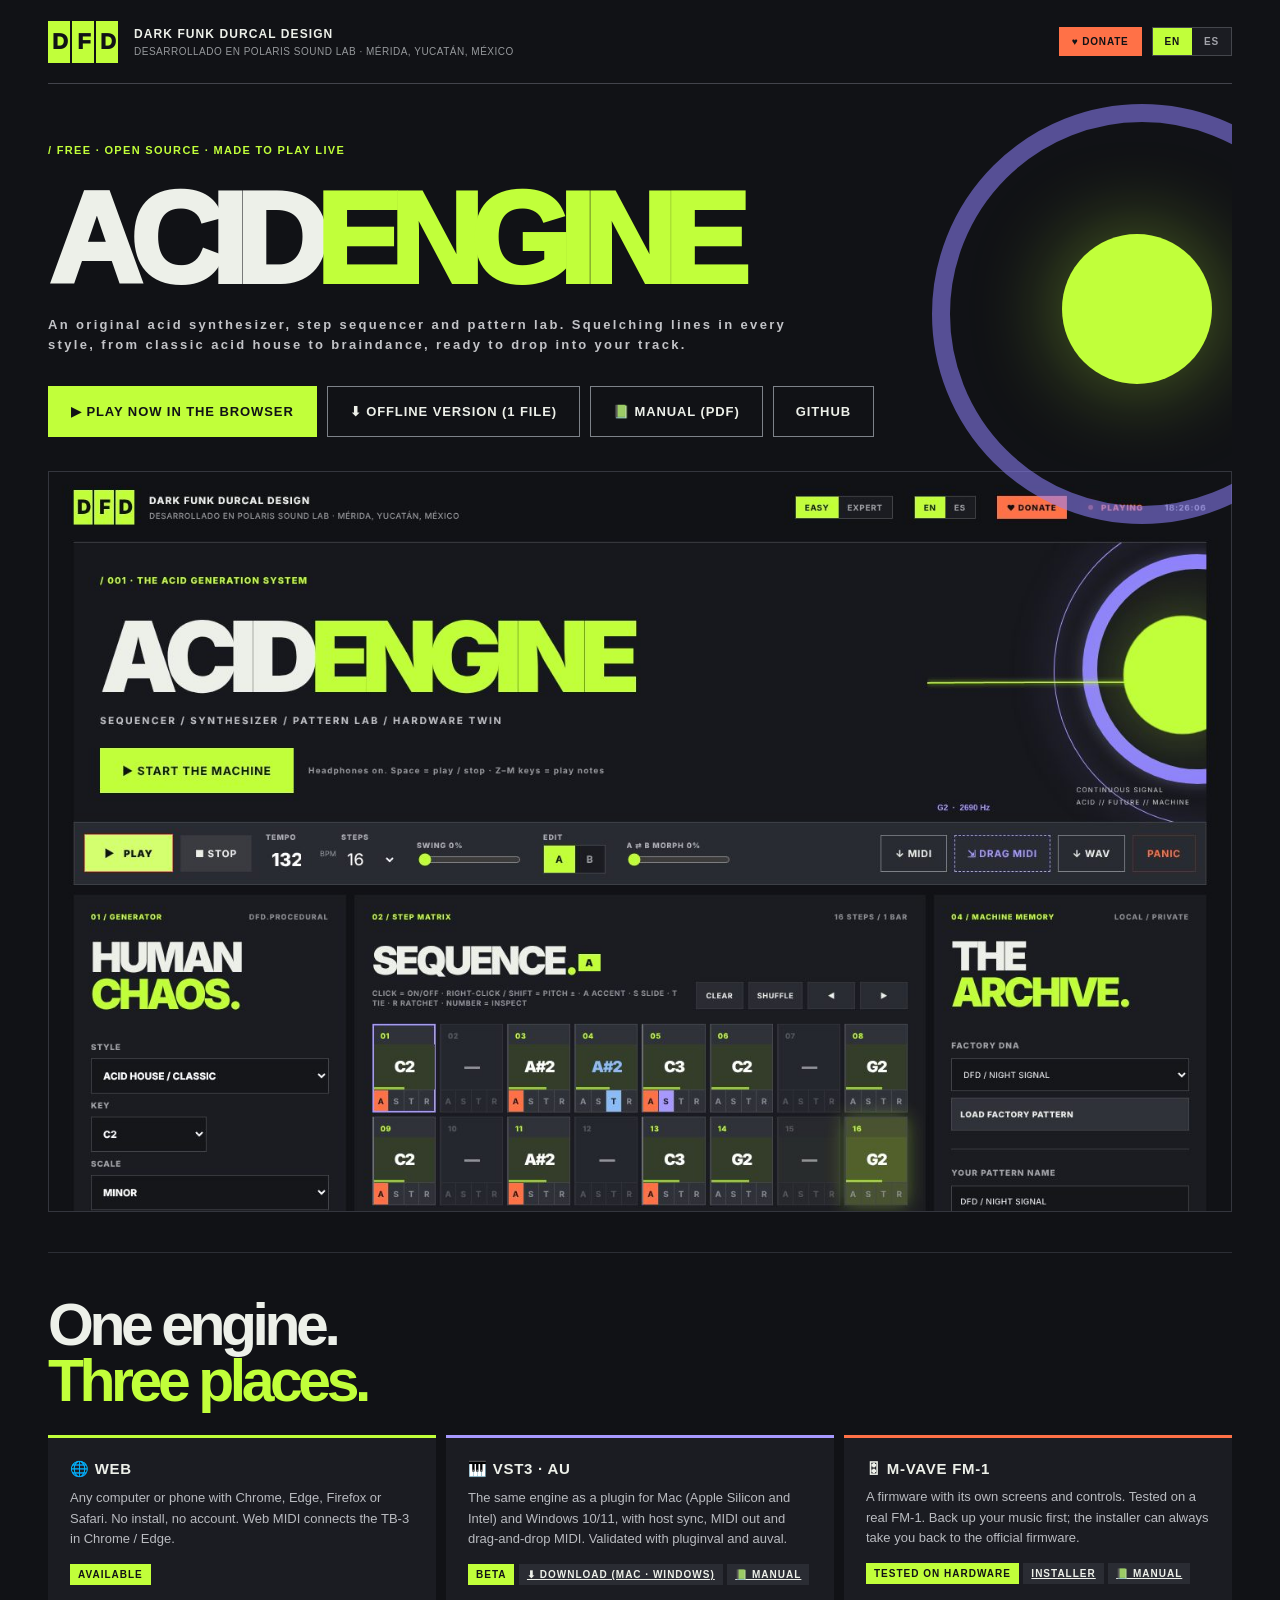
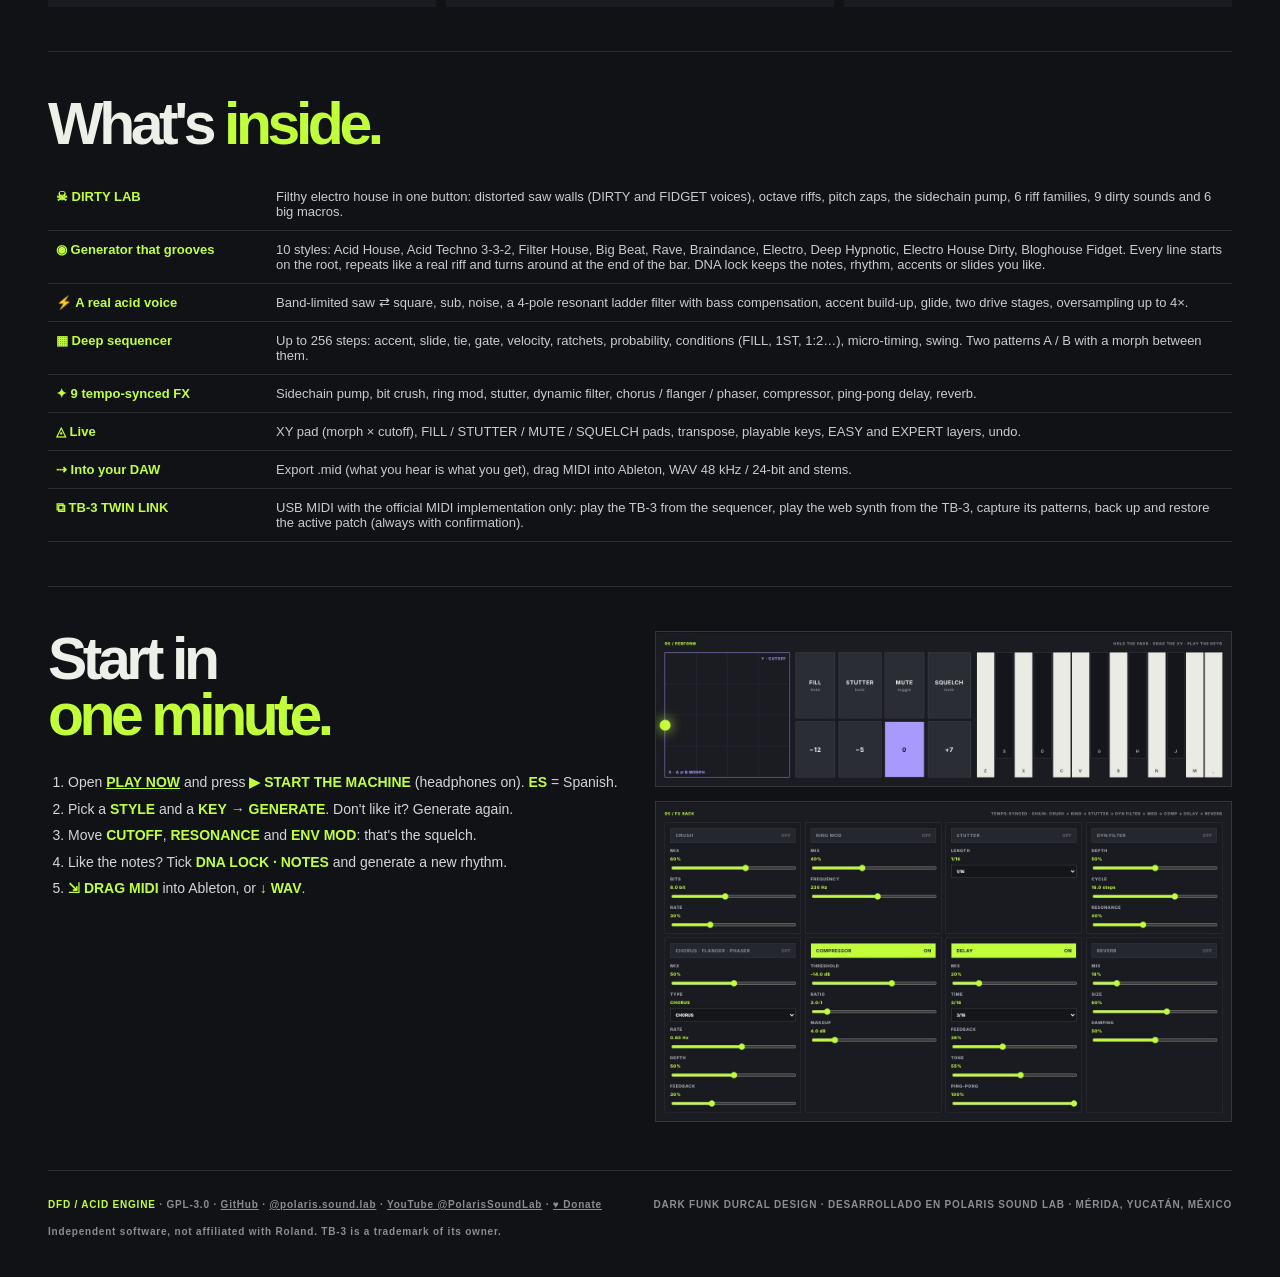
==== commit fd091dd0: "FM-1 firmware: tested on a real FM-1 by its owner; release, site, README, manual and status say so C" ====
--- a/index.html
+++ b/index.html
@@ -42,7 +42,7 @@
 <div class="grid">
 <div class="card"><h3 data-en="🌐 WEB" data-es="🌐 WEB">🌐 WEB</h3><p data-en="Any computer or phone with Chrome, Edge, Firefox or Safari. No install, no account. Web MIDI connects the TB-3 in Chrome / Edge." data-es="Cualquier computadora o teléfono con Chrome, Edge, Firefox o Safari. Sin instalar, sin cuenta. Web MIDI conecta la TB-3 en Chrome / Edge.">Any computer or phone with Chrome, Edge, Firefox or Safari. No install, no account. Web MIDI connects the TB-3 in Chrome / Edge.</p><span class="status ok" data-en="AVAILABLE" data-es="DISPONIBLE">AVAILABLE</span></div>
 <div class="card v"><h3>🎹 VST3 · AU</h3><p data-en="The same engine as a plugin for Mac (Apple Silicon and Intel) and Windows 10/11, with host sync, MIDI out and drag-and-drop MIDI. Validated with pluginval and auval." data-es="El mismo motor como plugin para Mac (Apple Silicon e Intel) y Windows 10/11, con sincronía al DAW, salida MIDI y MIDI de arrastrar y soltar. Validado con pluginval y auval.">The same engine as a plugin for Mac (Apple Silicon and Intel) and Windows 10/11, with host sync, MIDI out and drag-and-drop MIDI. Validated with pluginval and auval.</p><span class="status ok">BETA</span> <a class="status" href="https://github.com/drophlex/DFD-ACID-ENGINE/releases" data-en="⬇ DOWNLOAD (MAC · WINDOWS)" data-es="⬇ DESCARGAR (MAC · WINDOWS)">⬇ DOWNLOAD (MAC · WINDOWS)</a> <a class="status" href="manual/DFD-ACID-ENGINE-Plugin-Manual-EN.pdf" data-en="📗 MANUAL" data-es="📕 MANUAL">📗 MANUAL</a></div>
-<div class="card o"><h3>🎛 M-VAVE FM-1</h3><p data-en="A firmware with its own screens and controls. Beta: tested on a computer, not yet on a real FM-1. Back up your music first; the installer can always take you back to the official firmware." data-es="Un firmware con pantallas y controles propios. Beta: probado en computadora, aún no en un FM-1 real. Respalda tu música primero; el instalador siempre puede regresarte al firmware oficial.">A firmware with its own screens and controls. Beta: tested on a computer, not yet on a real FM-1. Back up your music first; the installer can always take you back to the official firmware.</p><span class="status" data-en="BETA · UNTESTED ON HARDWARE" data-es="BETA · SIN PROBAR EN HARDWARE">BETA · UNTESTED ON HARDWARE</span> <a class="status" href="fm1/install/" data-en="INSTALLER" data-es="INSTALADOR">INSTALLER</a> <a class="status" href="manual/DFD-ACID-ENGINE-FM1-Manual-EN.pdf">📗 MANUAL</a></div>
+<div class="card o"><h3>🎛 M-VAVE FM-1</h3><p data-en="A firmware with its own screens and controls. Tested on a real FM-1. Back up your music first; the installer can always take you back to the official firmware." data-es="Un firmware con pantallas y controles propios. Probado en un FM-1 real. Respalda tu música primero; el instalador siempre puede regresarte al firmware oficial.">A firmware with its own screens and controls. Tested on a real FM-1. Back up your music first; the installer can always take you back to the official firmware.</p><span class="status ok" data-en="TESTED ON HARDWARE" data-es="PROBADO EN HARDWARE">TESTED ON HARDWARE</span> <a class="status" href="fm1/install/" data-en="INSTALLER" data-es="INSTALADOR">INSTALLER</a> <a class="status" href="manual/DFD-ACID-ENGINE-FM1-Manual-EN.pdf">📗 MANUAL</a></div>
 </div></section>
 
 <section><h2 data-en="What's <em>inside.</em>" data-es="Qué hay <em>adentro.</em>">What's <em>inside.</em></h2><table>
